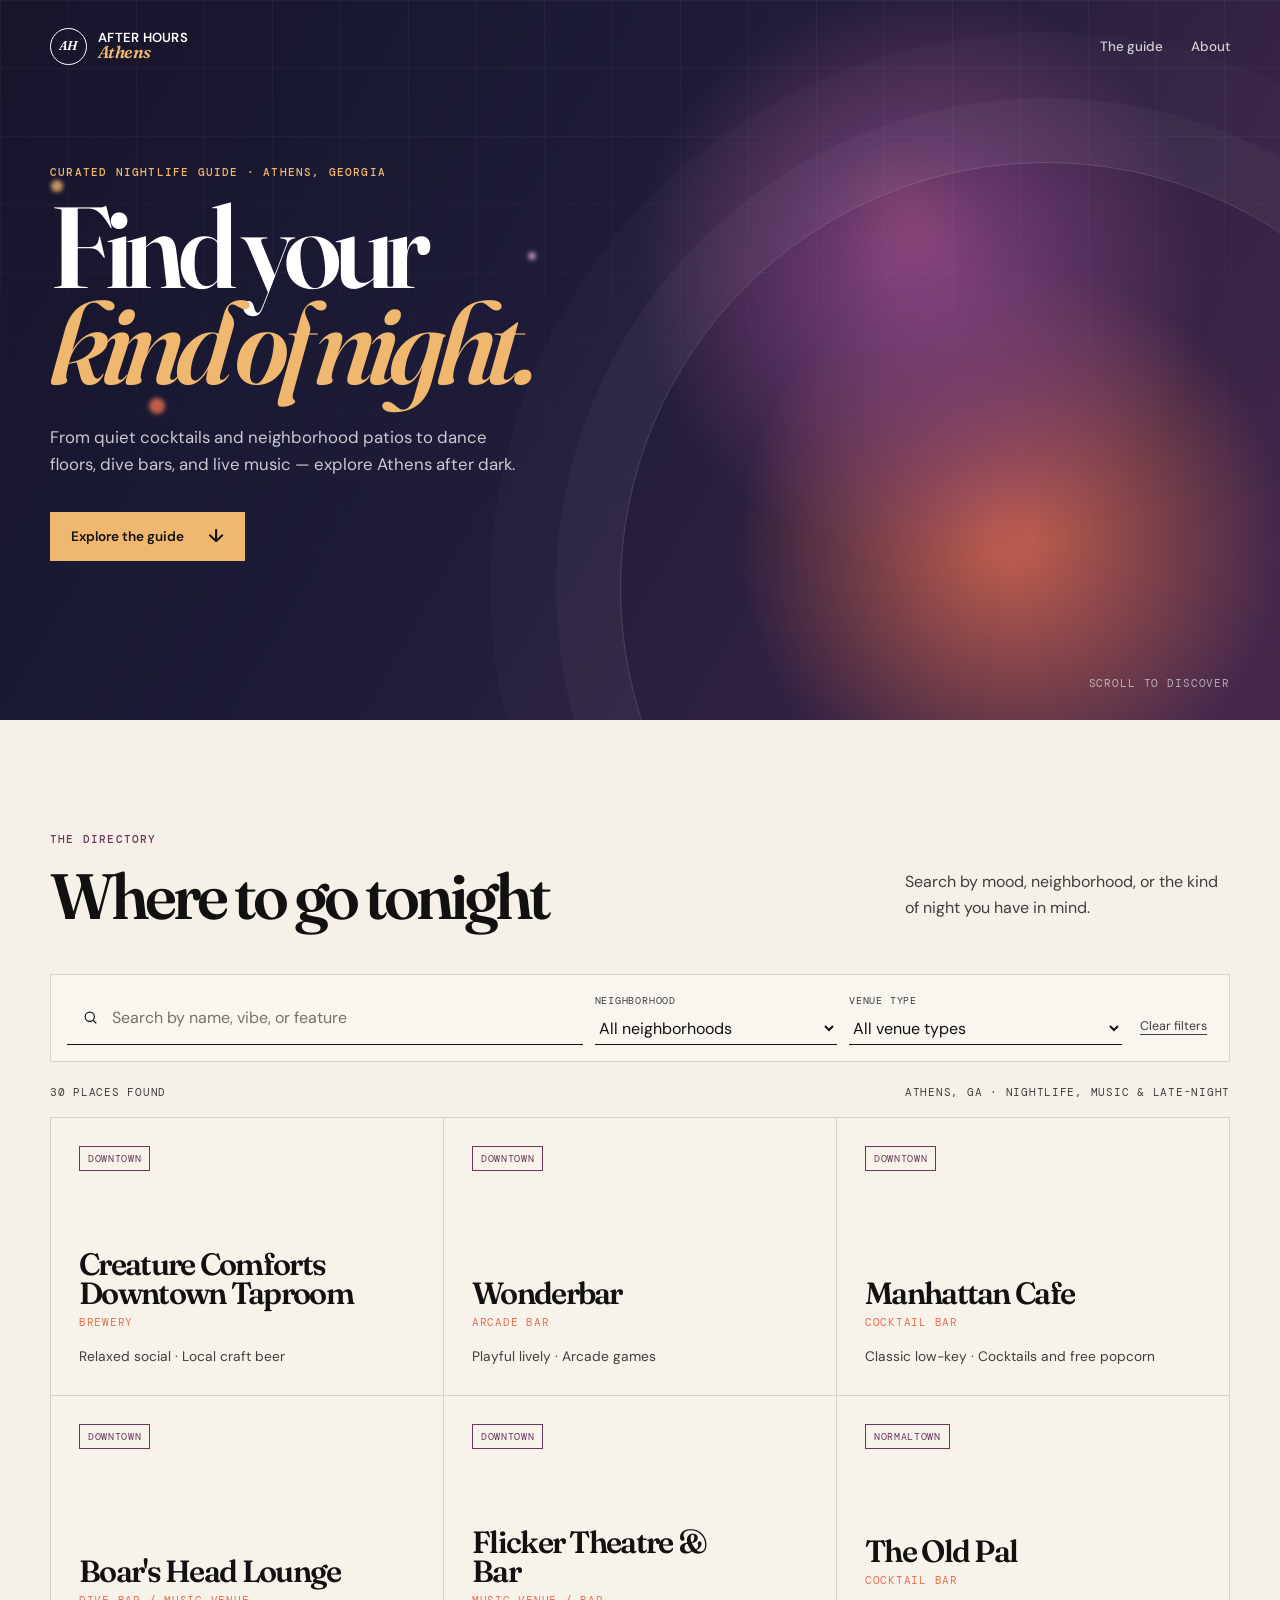
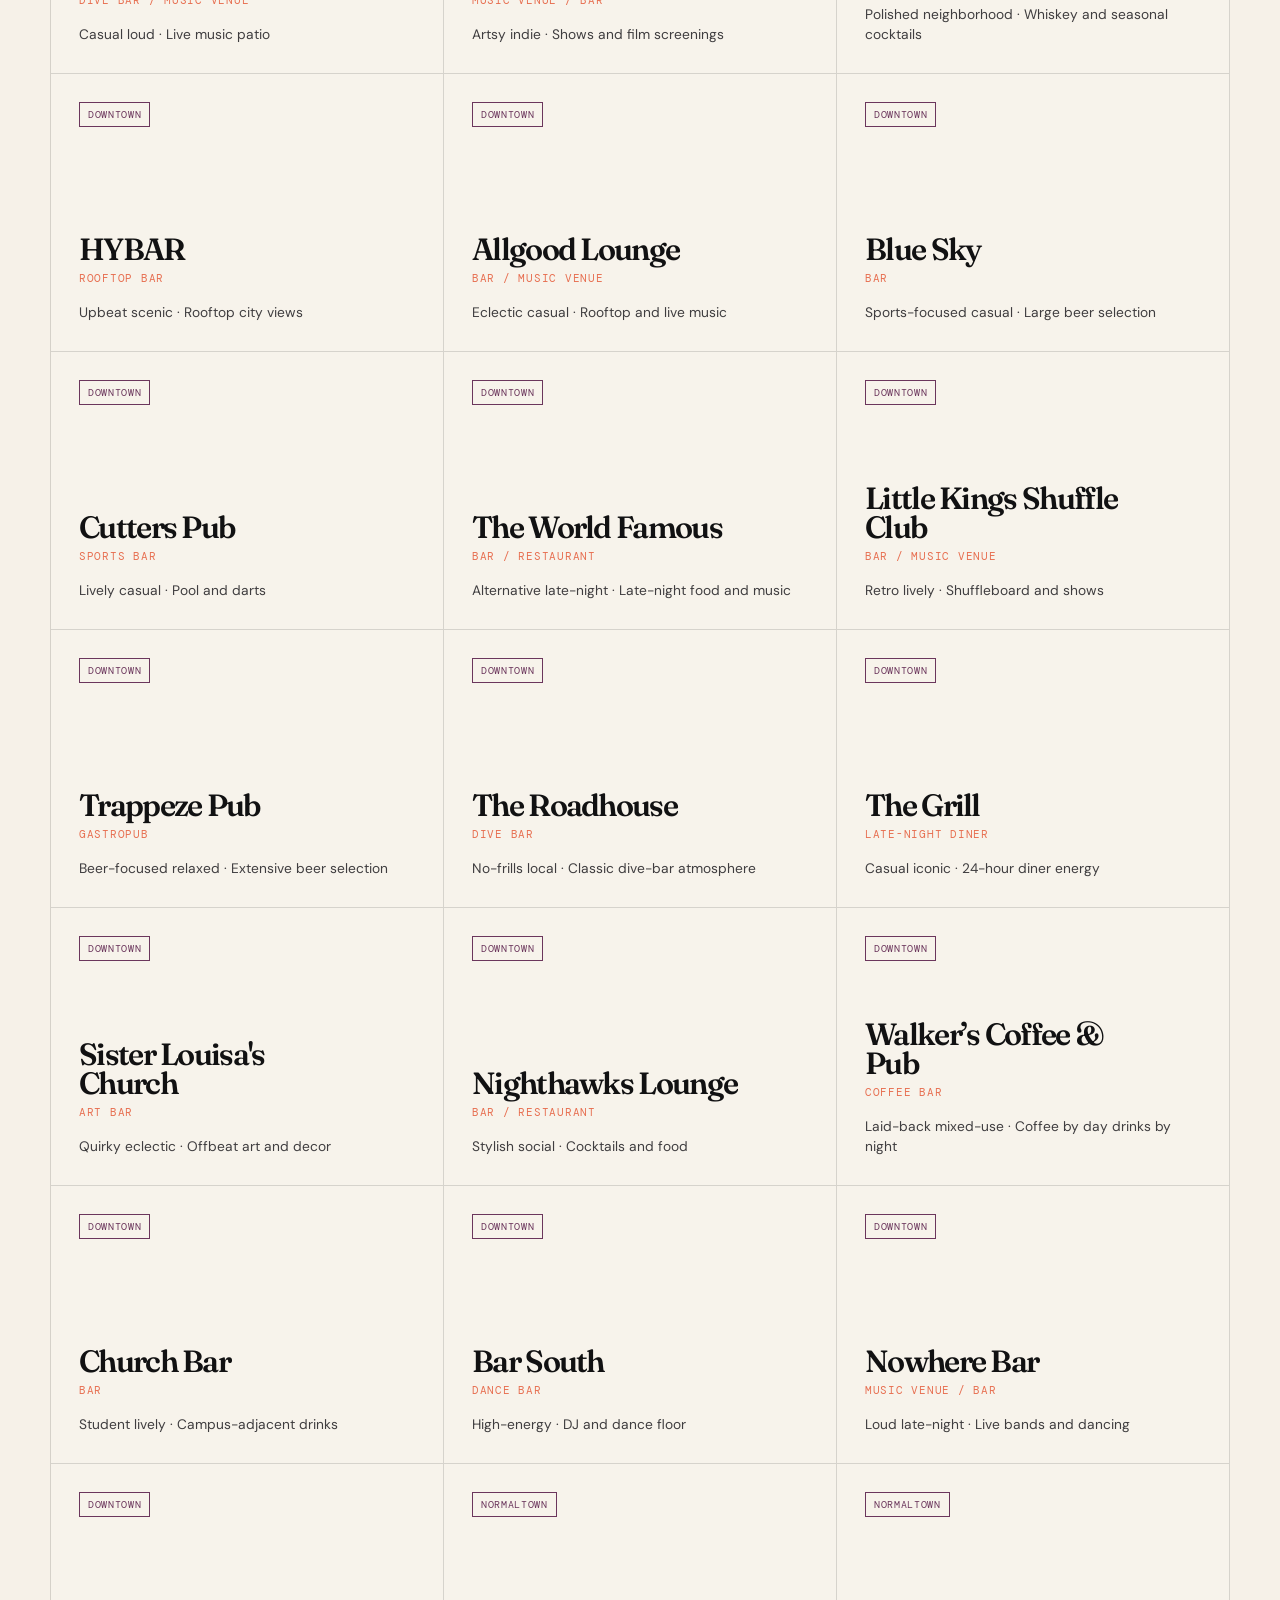
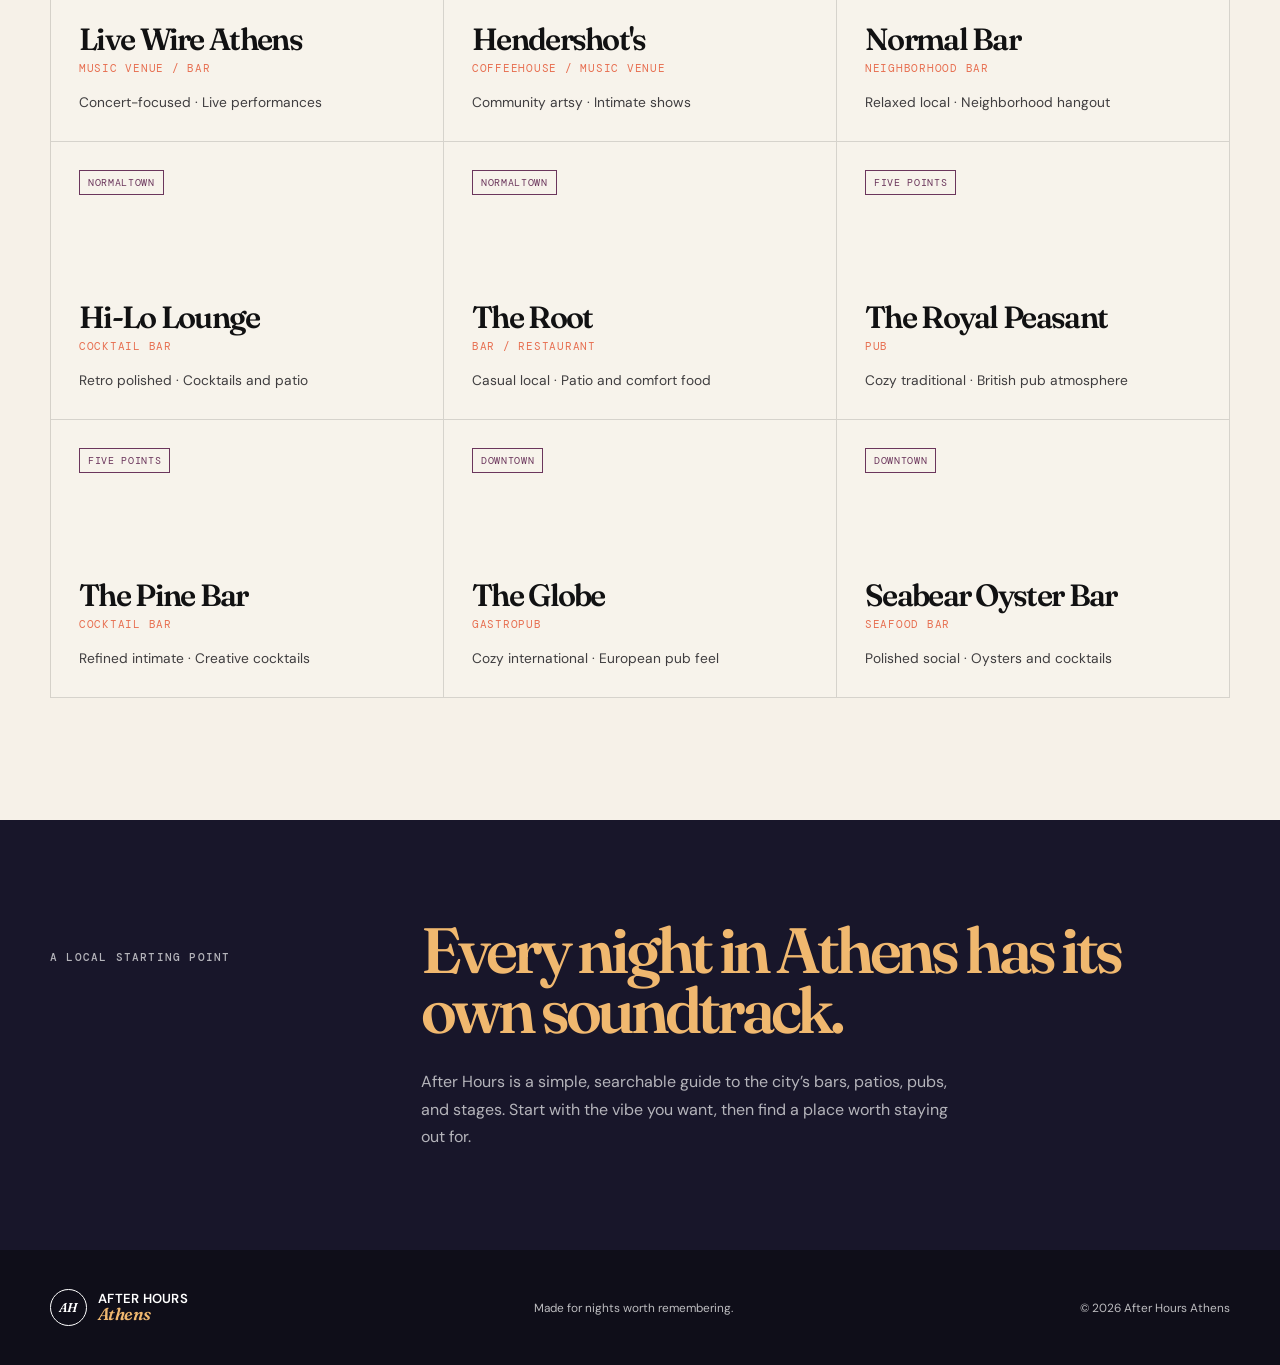
==== index.html @ 7be0618f "add codes to each file" ====
<!DOCTYPE html>
<html lang="en">
<head>
  <meta charset="UTF-8">
  <meta name="viewport" content="width=device-width, initial-scale=1.0">
  <meta name="description" content="A curated guide to bars, music venues, and late-night spots in Athens, Georgia.">
  <title>After Hours Athens | Find Your Night</title>
  <link rel="preconnect" href="https://fonts.googleapis.com">
  <link rel="preconnect" href="https://fonts.gstatic.com" crossorigin>
  <link href="https://fonts.googleapis.com/css2?family=DM+Mono:wght@400;500&family=DM+Sans:opsz,wght@9..40,400;9..40,500;9..40,600;9..40,700&family=Fraunces:opsz,wght@9..144,600;9..144,700&display=swap" rel="stylesheet">
  <link rel="stylesheet" href="style.css">
  <script src="script.js" defer></script>
</head>
<body>
  <a class="skip-link" href="#guide">Skip to the guide</a>

  <header class="site-header">
    <div class="container nav-wrap">
      <a class="brand" href="#top" aria-label="After Hours Athens home">
        <span class="brand-mark" aria-hidden="true">AH</span>
        <span>After Hours<br><em>Athens</em></span>
      </a>

      <nav class="site-nav" aria-label="Primary navigation">
        <a href="#guide">The guide</a>
        <a href="#about">About</a>
      </nav>
    </div>
  </header>

  <main id="top">
    <section class="hero" aria-labelledby="hero-title">
      <div class="hero-glow hero-glow-one" aria-hidden="true"></div>
      <div class="hero-glow hero-glow-two" aria-hidden="true"></div>

      <div class="container hero-content">
        <p class="eyebrow">Curated nightlife guide · Athens, Georgia</p>
        <h1 id="hero-title">Find your<br><span>kind of night.</span></h1>
        <p class="hero-copy">From quiet cocktails and neighborhood patios to dance floors, dive bars, and live music — explore Athens after dark.</p>
        <a class="button button-primary" href="#guide">Explore the guide <span aria-hidden="true">↓</span></a>
      </div>

      <p class="hero-note">Scroll to discover</p>
    </section>

    <section class="guide-section" id="guide" aria-labelledby="guide-title">
      <div class="container">
        <div class="section-heading">
          <div>
            <p class="eyebrow eyebrow-dark">The directory</p>
            <h2 id="guide-title">Where to go tonight</h2>
          </div>
          <p class="guide-intro">Search by mood, neighborhood, or the kind of night you have in mind.</p>
        </div>

        <div class="filter-panel" aria-label="Venue filters">
          <label class="search-field" for="searchInput">
            <span class="sr-only">Search venues</span>
            <svg viewBox="0 0 24 24" aria-hidden="true"><circle cx="11" cy="11" r="6.5"></circle><path d="m16 16 4.2 4.2"></path></svg>
            <input id="searchInput" type="search" placeholder="Search by name, vibe, or feature" autocomplete="off">
          </label>

          <div class="select-field">
            <label for="locationFilter">Neighborhood</label>
            <select id="locationFilter">
              <option value="">All neighborhoods</option>
            </select>
          </div>

          <div class="select-field">
            <label for="typeFilter">Venue type</label>
            <select id="typeFilter">
              <option value="">All venue types</option>
            </select>
          </div>

          <button class="clear-button" id="clearFilters" type="button">Clear filters</button>
        </div>

        <div class="results-meta">
          <p id="resultCount" aria-live="polite">Loading venues…</p>
          <p class="data-note">Athens, GA · nightlife, music & late-night</p>
        </div>

        <div class="venue-grid" id="results" aria-live="polite" aria-busy="true"></div>
      </div>
    </section>

    <section class="about-section" id="about">
      <div class="container about-layout">
        <p class="eyebrow">A local starting point</p>
        <div>
          <h2>Every night in Athens has its own soundtrack.</h2>
          <p>After Hours is a simple, searchable guide to the city’s bars, patios, pubs, and stages. Start with the vibe you want, then find a place worth staying out for.</p>
        </div>
      </div>
    </section>
  </main>

  <footer class="site-footer">
    <div class="container footer-wrap">
      <a class="brand brand-footer" href="#top" aria-label="Back to top">
        <span class="brand-mark" aria-hidden="true">AH</span>
        <span>After Hours<br><em>Athens</em></span>
      </a>
      <p>Made for nights worth remembering.</p>
      <p>© <span id="currentYear"></span> After Hours Athens</p>
    </div>
  </footer>
</body>
</html>
---- style.css ----
:root {
  --ink: #111112;
  --ink-soft: #3f3d3f;
  --paper: #f6f1e8;
  --paper-deep: #e8dfd1;
  --night: #18162a;
  --night-mid: #292448;
  --plum: #6b365c;
  --coral: #e76f51;
  --gold: #f0b86f;
  --line: rgba(17, 17, 18, 0.14);
  --white-line: rgba(255, 255, 255, 0.18);
  --serif: "Fraunces", Georgia, serif;
  --sans: "DM Sans", Arial, sans-serif;
  --mono: "DM Mono", monospace;
  --shadow: 0 18px 50px rgba(22, 18, 31, 0.13);
}

* { box-sizing: border-box; }

html { scroll-behavior: smooth; }

body {
  margin: 0;
  color: var(--ink);
  background: var(--paper);
  font-family: var(--sans);
  -webkit-font-smoothing: antialiased;
}

button,
input,
select { font: inherit; }

button,
a { -webkit-tap-highlight-color: transparent; }

a { color: inherit; text-decoration: none; }

.container { width: min(1180px, calc(100% - 48px)); margin-inline: auto; }

.sr-only {
  position: absolute;
  width: 1px;
  height: 1px;
  padding: 0;
  margin: -1px;
  overflow: hidden;
  clip: rect(0, 0, 0, 0);
  white-space: nowrap;
  border: 0;
}

.skip-link {
  position: fixed;
  top: 12px;
  left: 12px;
  z-index: 99;
  padding: 10px 14px;
  color: var(--ink);
  background: var(--gold);
  transform: translateY(-150%);
}

.skip-link:focus { transform: translateY(0); }

.site-header {
  position: absolute;
  top: 0;
  z-index: 5;
  width: 100%;
  color: #fff;
}

.nav-wrap,
.footer-wrap {
  display: flex;
  align-items: center;
  justify-content: space-between;
}

.nav-wrap { min-height: 92px; }

.brand {
  display: inline-flex;
  align-items: center;
  gap: 11px;
  font-size: 0.82rem;
  font-weight: 600;
  line-height: 0.92;
  letter-spacing: 0.02em;
  text-transform: uppercase;
}

.brand em {
  color: var(--gold);
  font-family: var(--serif);
  font-size: 1.08rem;
  font-style: italic;
  font-weight: 600;
  letter-spacing: -0.03em;
  text-transform: none;
}

.brand-mark {
  display: grid;
  width: 37px;
  aspect-ratio: 1;
  place-items: center;
  border: 1px solid currentColor;
  border-radius: 50%;
  font-family: var(--serif);
  font-size: 0.8rem;
  font-style: italic;
  text-transform: none;
}

.site-nav { display: flex; gap: 28px; font-size: 0.84rem; font-weight: 500; }
.site-nav a { opacity: 0.78; transition: opacity 180ms ease; }
.site-nav a:hover, .site-nav a:focus-visible { opacity: 1; }

.hero {
  position: relative;
  display: grid;
  min-height: 720px;
  overflow: hidden;
  color: #fff;
  background:
    radial-gradient(circle at 72% 38%, rgba(128, 65, 123, 0.95) 0 3%, transparent 28%),
    radial-gradient(circle at 79% 75%, rgba(239, 113, 80, 0.7) 0 2%, transparent 24%),
    linear-gradient(120deg, #16152a 0%, #1d1b38 42%, #44284c 100%);
}

.hero::before {
  position: absolute;
  inset: 0;
  content: "";
  opacity: 0.16;
  background-image: linear-gradient(rgba(255,255,255,.25) 1px, transparent 1px), linear-gradient(90deg, rgba(255,255,255,.25) 1px, transparent 1px);
  background-size: 68px 68px;
  mask-image: linear-gradient(to bottom, black, transparent 85%);
}

.hero::after {
  position: absolute;
  right: -15vw;
  bottom: -23vw;
  width: min(68vw, 850px);
  aspect-ratio: 1;
  content: "";
  border: 1px solid rgba(255,255,255,0.16);
  border-radius: 50%;
  box-shadow: 0 0 0 64px rgba(255,255,255,0.03), 0 0 0 130px rgba(255,255,255,0.02);
}

.hero-glow { position: absolute; border-radius: 50%; filter: blur(2px); opacity: 0.8; }
.hero-glow-one { top: 25%; left: 4%; width: 12px; height: 12px; background: var(--gold); box-shadow: 100px 220px 0 2px var(--coral), 475px 70px 0 -2px #d9a5ce; }
.hero-glow-two { top: 25%; right: 26%; width: 80px; height: 80px; background: rgba(236, 114, 124, 0.23); filter: blur(30px); }

.hero-content {
  position: relative;
  z-index: 1;
  align-self: center;
  padding-top: 104px;
  padding-bottom: 98px;
}

.eyebrow {
  margin: 0 0 20px;
  color: var(--gold);
  font-family: var(--mono);
  font-size: 0.68rem;
  font-weight: 500;
  letter-spacing: 0.11em;
  text-transform: uppercase;
}

.hero h1,
.section-heading h2,
.about-section h2 {
  margin: 0;
  font-family: var(--serif);
  font-weight: 600;
  letter-spacing: -0.065em;
}

.hero h1 { max-width: 720px; font-size: clamp(4rem, 9vw, 8.5rem); line-height: 0.83; }
.hero h1 span { color: var(--gold); font-style: italic; }

.hero-copy {
  max-width: 470px;
  margin: 34px 0;
  color: rgba(255,255,255,0.77);
  font-size: 1.05rem;
  line-height: 1.6;
}

.button {
  display: inline-flex;
  align-items: center;
  gap: 24px;
  padding: 15px 20px;
  border: 1px solid transparent;
  font-size: 0.85rem;
  font-weight: 600;
  transition: transform 180ms ease, background 180ms ease;
}

.button-primary { color: var(--ink); background: var(--gold); }
.button:hover { transform: translateY(-3px); }
.button span { font-size: 1.15rem; line-height: 0; }

.hero-note {
  position: absolute;
  right: max(24px, calc((100vw - 1180px) / 2));
  bottom: 30px;
  z-index: 1;
  margin: 0;
  color: rgba(255,255,255,0.6);
  font-family: var(--mono);
  font-size: 0.67rem;
  letter-spacing: 0.08em;
  text-transform: uppercase;
}

.guide-section { padding: 112px 0 122px; }

.section-heading {
  display: flex;
  align-items: end;
  justify-content: space-between;
  gap: 32px;
  margin-bottom: 48px;
}

.eyebrow-dark { color: var(--plum); }
.section-heading h2, .about-section h2 { font-size: clamp(2.8rem, 5vw, 5rem); line-height: 0.94; }
.guide-intro { max-width: 325px; margin: 0 0 6px; color: var(--ink-soft); line-height: 1.6; }

.filter-panel {
  display: grid;
  grid-template-columns: minmax(240px, 1.7fr) minmax(150px, 0.8fr) minmax(150px, 0.9fr) auto;
  gap: 12px;
  align-items: end;
  padding: 16px;
  border: 1px solid var(--line);
  background: rgba(255, 255, 255, 0.34);
}

.search-field {
  display: flex;
  align-items: center;
  height: 54px;
  gap: 11px;
  padding: 0 15px;
  border-bottom: 1px solid var(--ink);
}

.search-field svg { width: 18px; fill: none; stroke: currentColor; stroke-width: 1.7; }
.search-field input { width: 100%; border: 0; outline: 0; color: var(--ink); background: transparent; }
.search-field input::placeholder { color: #77716c; }

.select-field { display: grid; gap: 5px; }
.select-field label { color: var(--ink-soft); font-family: var(--mono); font-size: 0.61rem; letter-spacing: 0.08em; text-transform: uppercase; }
.select-field select {
  width: 100%;
  height: 33px;
  padding: 0 21px 0 0;
  border: 0;
  border-bottom: 1px solid var(--ink);
  border-radius: 0;
  outline: none;
  color: var(--ink);
  background-color: transparent;
  cursor: pointer;
}

.clear-button {
  height: 38px;
  padding: 0 6px;
  border: 0;
  color: var(--ink-soft);
  background: transparent;
  cursor: pointer;
  font-size: 0.78rem;
  text-decoration: underline;
  text-underline-offset: 4px;
}
.clear-button:hover { color: var(--coral); }

.results-meta { display: flex; justify-content: space-between; gap: 20px; margin: 24px 0 18px; color: var(--ink-soft); font-family: var(--mono); font-size: 0.66rem; letter-spacing: 0.07em; text-transform: uppercase; }
.results-meta p { margin: 0; }

.venue-grid { display: grid; grid-template-columns: repeat(3, 1fr); border-top: 1px solid var(--line); border-left: 1px solid var(--line); }

.venue-card {
  position: relative;
  display: flex;
  min-height: 278px;
  flex-direction: column;
  align-items: flex-start;
  padding: 28px;
  overflow: hidden;
  border-right: 1px solid var(--line);
  border-bottom: 1px solid var(--line);
  background: rgba(255,255,255,0.12);
  transition: color 240ms ease, background 240ms ease, transform 240ms ease;
}

.venue-card::after {
  position: absolute;
  right: -23px;
  bottom: -23px;
  width: 74px;
  aspect-ratio: 1;
  content: "";
  border: 1px solid currentColor;
  border-radius: 50%;
  opacity: 0;
  transform: scale(0.4);
  transition: opacity 240ms ease, transform 240ms ease;
}

.venue-card:hover { z-index: 1; color: white; background: var(--night); transform: translateY(-5px); box-shadow: var(--shadow); }
.venue-card:hover::after { opacity: 0.35; transform: scale(1); }

.venue-location {
  display: inline-flex;
  margin-bottom: auto;
  padding: 5px 8px;
  border: 1px solid currentColor;
  color: var(--plum);
  font-family: var(--mono);
  font-size: 0.6rem;
  letter-spacing: 0.07em;
  text-transform: uppercase;
}
.venue-card:hover .venue-location { color: var(--gold); }

.venue-card h3 { max-width: 280px; margin: 25px 0 8px; font-family: var(--serif); font-size: clamp(1.65rem, 2.4vw, 2.3rem); font-weight: 600; letter-spacing: -0.055em; line-height: 0.95; }
.venue-type { margin: 0; color: var(--coral); font-family: var(--mono); font-size: 0.66rem; letter-spacing: 0.07em; text-transform: uppercase; }
.venue-feature { margin: 18px 0 0; color: var(--ink-soft); font-size: 0.86rem; line-height: 1.45; }
.venue-card:hover .venue-feature { color: rgba(255,255,255,0.7); }

.empty-message,
.error-message { grid-column: 1 / -1; margin: 0; padding: 46px 0; color: var(--ink-soft); text-align: center; }

.about-section { padding: 100px 0; color: white; background: var(--night); }
.about-layout { display: grid; grid-template-columns: 0.8fr 2fr; gap: 48px; }
.about-section h2 { max-width: 800px; color: var(--gold); }
.about-section div p { max-width: 550px; margin: 28px 0 0; color: rgba(255,255,255,0.68); line-height: 1.7; }

.site-footer { color: rgba(255,255,255,0.72); background: #0f0e19; }
.footer-wrap { min-height: 115px; gap: 24px; font-size: 0.74rem; }
.brand-footer { color: white; }
.footer-wrap p { margin: 0; }

@media (max-width: 850px) {
  .hero { min-height: 650px; }
  .filter-panel { grid-template-columns: 1fr 1fr; }
  .search-field { grid-column: 1 / -1; }
  .clear-button { justify-self: start; }
  .venue-grid { grid-template-columns: repeat(2, 1fr); }
}

@media (max-width: 600px) {
  .container { width: min(100% - 32px, 1180px); }
  .nav-wrap { min-height: 78px; }
  .site-nav { gap: 16px; font-size: 0.75rem; }
  .hero { min-height: 640px; }
  .hero-content { padding-top: 86px; }
  .hero h1 { font-size: clamp(3.7rem, 19vw, 5.7rem); }
  .hero-copy { font-size: 0.95rem; }
  .hero-note { display: none; }
  .guide-section { padding: 78px 0; }
  .section-heading { display: block; margin-bottom: 33px; }
  .guide-intro { margin-top: 18px; }
  .filter-panel { grid-template-columns: 1fr; }
  .search-field { grid-column: auto; }
  .results-meta { align-items: start; flex-direction: column; gap: 7px; }
  .data-note { display: none; }
  .venue-grid { grid-template-columns: 1fr; }
  .venue-card { min-height: 250px; padding: 25px; }
  .about-section { padding: 72px 0; }
  .about-layout { grid-template-columns: 1fr; gap: 17px; }
  .footer-wrap { align-items: flex-start; flex-direction: column; justify-content: center; padding: 25px 0; }
}

@media (prefers-reduced-motion: reduce) {
  html { scroll-behavior: auto; }
  *, *::before, *::after { transition-duration: 0.01ms !important; animation-duration: 0.01ms !important; }
}
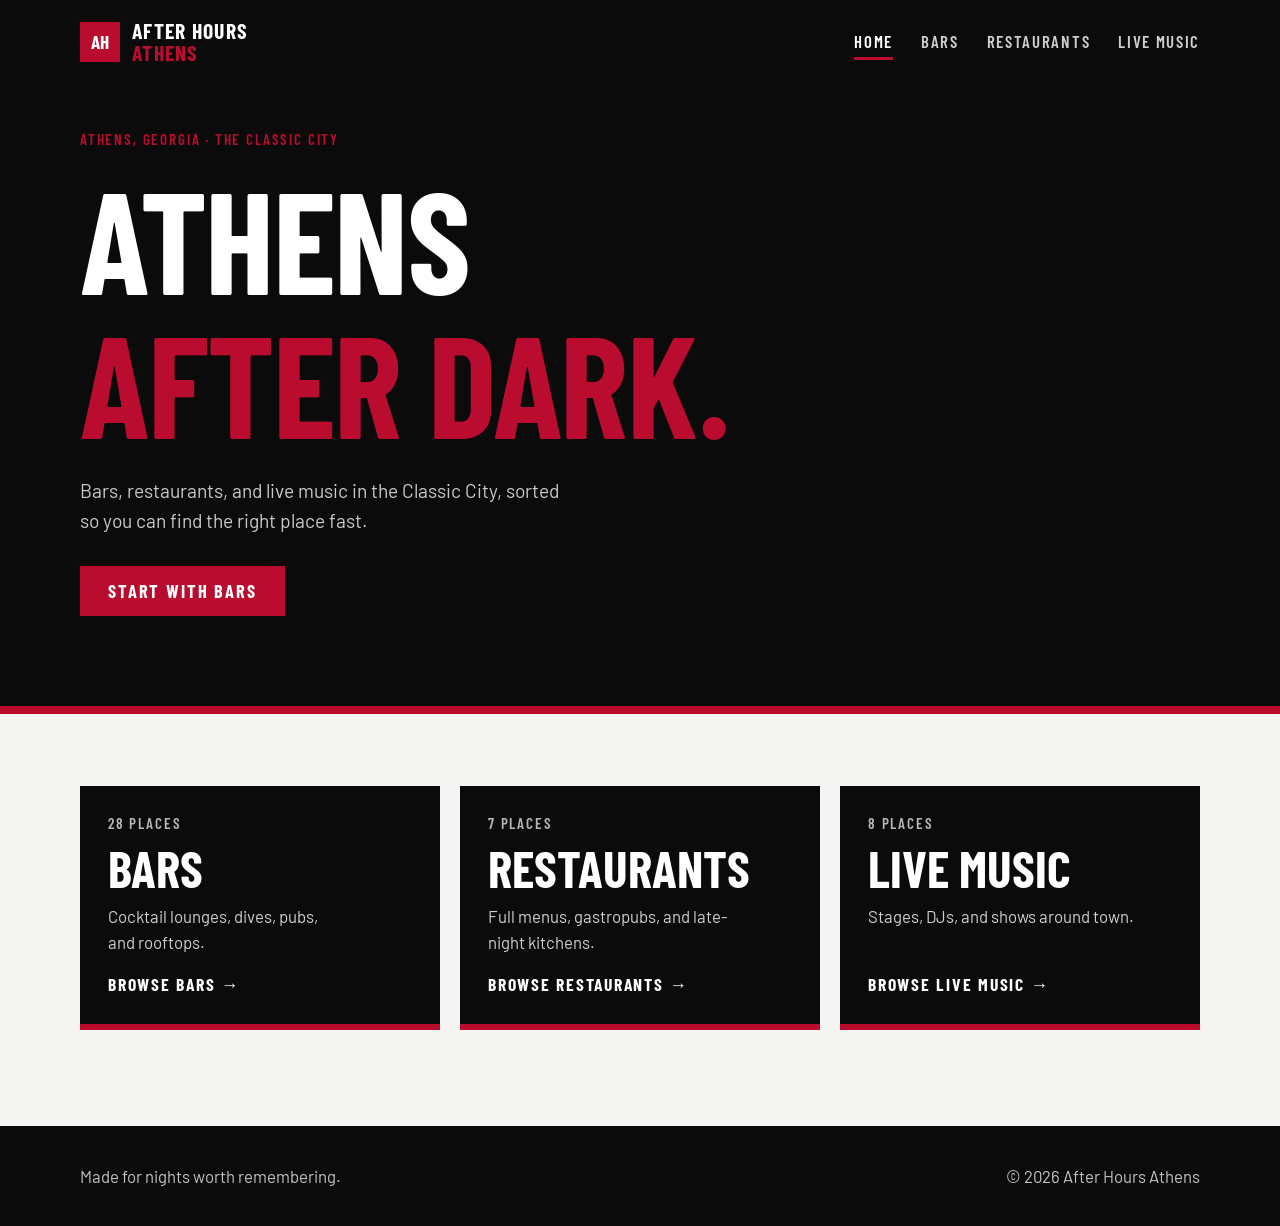
==== commit 32755e95: "fix pathing" ====
--- a/index.html
+++ b/index.html
@@ -3,109 +3,33 @@
 <head>
   <meta charset="UTF-8">
   <meta name="viewport" content="width=device-width, initial-scale=1.0">
-  <meta name="description" content="A curated guide to bars, music venues, and late-night spots in Athens, Georgia.">
+  <meta name="description" content="A curated guide to bars, restaurants, and live music in Athens, Georgia.">
   <title>After Hours Athens | Find Your Night</title>
   <link rel="preconnect" href="https://fonts.googleapis.com">
   <link rel="preconnect" href="https://fonts.gstatic.com" crossorigin>
-  <link href="https://fonts.googleapis.com/css2?family=DM+Mono:wght@400;500&family=DM+Sans:opsz,wght@9..40,400;9..40,500;9..40,600;9..40,700&family=Fraunces:opsz,wght@9..144,600;9..144,700&display=swap" rel="stylesheet">
+  <link href="https://fonts.googleapis.com/css2?family=Barlow+Condensed:wght@600;700&family=Barlow:wght@400;500;600&display=swap" rel="stylesheet">
   <link rel="stylesheet" href="style.css">
   <script src="script.js" defer></script>
 </head>
-<body>
-  <a class="skip-link" href="#guide">Skip to the guide</a>
-
-  <header class="site-header">
-    <div class="container nav-wrap">
-      <a class="brand" href="#top" aria-label="After Hours Athens home">
-        <span class="brand-mark" aria-hidden="true">AH</span>
-        <span>After Hours<br><em>Athens</em></span>
-      </a>
-
-      <nav class="site-nav" aria-label="Primary navigation">
-        <a href="#guide">The guide</a>
-        <a href="#about">About</a>
-      </nav>
-    </div>
-  </header>
-
-  <main id="top">
-    <section class="hero" aria-labelledby="hero-title">
-      <div class="hero-glow hero-glow-one" aria-hidden="true"></div>
-      <div class="hero-glow hero-glow-two" aria-hidden="true"></div>
-
-      <div class="container hero-content">
-        <p class="eyebrow">Curated nightlife guide · Athens, Georgia</p>
-        <h1 id="hero-title">Find your<br><span>kind of night.</span></h1>
-        <p class="hero-copy">From quiet cocktails and neighborhood patios to dance floors, dive bars, and live music — explore Athens after dark.</p>
-        <a class="button button-primary" href="#guide">Explore the guide <span aria-hidden="true">↓</span></a>
-      </div>
-
-      <p class="hero-note">Scroll to discover</p>
-    </section>
-
-    <section class="guide-section" id="guide" aria-labelledby="guide-title">
-      <div class="container">
-        <div class="section-heading">
-          <div>
-            <p class="eyebrow eyebrow-dark">The directory</p>
-            <h2 id="guide-title">Where to go tonight</h2>
-          </div>
-          <p class="guide-intro">Search by mood, neighborhood, or the kind of night you have in mind.</p>
-        </div>
-
-        <div class="filter-panel" aria-label="Venue filters">
-          <label class="search-field" for="searchInput">
-            <span class="sr-only">Search venues</span>
-            <svg viewBox="0 0 24 24" aria-hidden="true"><circle cx="11" cy="11" r="6.5"></circle><path d="m16 16 4.2 4.2"></path></svg>
-            <input id="searchInput" type="search" placeholder="Search by name, vibe, or feature" autocomplete="off">
-          </label>
-
-          <div class="select-field">
-            <label for="locationFilter">Neighborhood</label>
-            <select id="locationFilter">
-              <option value="">All neighborhoods</option>
-            </select>
-          </div>
-
-          <div class="select-field">
-            <label for="typeFilter">Venue type</label>
-            <select id="typeFilter">
-              <option value="">All venue types</option>
-            </select>
-          </div>
-
-          <button class="clear-button" id="clearFilters" type="button">Clear filters</button>
-        </div>
-
-        <div class="results-meta">
-          <p id="resultCount" aria-live="polite">Loading venues…</p>
-          <p class="data-note">Athens, GA · nightlife, music & late-night</p>
-        </div>
-
-        <div class="venue-grid" id="results" aria-live="polite" aria-busy="true"></div>
-      </div>
-    </section>
-
-    <section class="about-section" id="about">
-      <div class="container about-layout">
-        <p class="eyebrow">A local starting point</p>
-        <div>
-          <h2>Every night in Athens has its own soundtrack.</h2>
-          <p>After Hours is a simple, searchable guide to the city’s bars, patios, pubs, and stages. Start with the vibe you want, then find a place worth staying out for.</p>
-        </div>
-      </div>
+<body data-page="home">
+  <a class="skip-link" href="#main">Skip to content</a>
+  <header class="site-header"><div class="container nav-wrap">
+    <a class="brand" href="index.html" aria-label="After Hours Athens home"><span class="brand-mark" aria-hidden="true">AH</span><span>After Hours<em>Athens</em></span></a>
+    <nav class="site-nav" aria-label="Primary"><a href="index.html" aria-current="page">Home</a><a href="bars.html">Bars</a><a href="restaurants.html">Restaurants</a><a href="live-music.html">Live music</a></nav>
+  </div></header>
+  <main id="main">
+    <section class="hero"><div class="container hero-content">
+      <p class="eyebrow label">Athens, Georgia · The Classic City</p>
+      <h1>Athens<br><em>after dark.</em></h1>
+      <p class="hero-copy">Bars, restaurants, and live music in the Classic City, sorted so you can find the right place fast.</p>
+      <a class="button" href="bars.html">Start with bars</a>
+    </div></section>
+    <section class="container doorways" aria-label="Browse the guide">
+      <a class="doorway" href="bars.html"><span class="label"><span data-count="bars"></span> places</span><h2>Bars</h2><p>Cocktail lounges, dives, pubs, and rooftops.</p><span class="go">Browse bars →</span></a>
+      <a class="doorway" href="restaurants.html"><span class="label"><span data-count="restaurants"></span> places</span><h2>Restaurants</h2><p>Full menus, gastropubs, and late-night kitchens.</p><span class="go">Browse restaurants →</span></a>
+      <a class="doorway" href="live-music.html"><span class="label"><span data-count="music"></span> places</span><h2>Live music</h2><p>Stages, DJs, and shows around town.</p><span class="go">Browse live music →</span></a>
     </section>
   </main>
-
-  <footer class="site-footer">
-    <div class="container footer-wrap">
-      <a class="brand brand-footer" href="#top" aria-label="Back to top">
-        <span class="brand-mark" aria-hidden="true">AH</span>
-        <span>After Hours<br><em>Athens</em></span>
-      </a>
-      <p>Made for nights worth remembering.</p>
-      <p>© <span id="currentYear"></span> After Hours Athens</p>
-    </div>
-  </footer>
+  <footer class="site-footer"><div class="container footer-wrap"><p>Made for nights worth remembering.</p><p>© <span id="currentYear"></span> After Hours Athens</p></div></footer>
 </body>
 </html>
--- a/style.css
+++ b/style.css
@@ -1,392 +1,125 @@
+/* ==========================================================
+   After Hours Athens — style.css
+   Theme: Athens red + black + white. One accent, two fonts.
+   1 Tokens · 2 Base · 3 Header · 4 Heroes · 5 Filters
+   6 Index chips · 7 Groups & cards · 8 Footer · 9 Responsive
+   ========================================================== */
+
+/* ---------- 1. Tokens ---------- */
 :root {
-  --ink: #111112;
-  --ink-soft: #3f3d3f;
-  --paper: #f6f1e8;
-  --paper-deep: #e8dfd1;
-  --night: #18162a;
-  --night-mid: #292448;
-  --plum: #6b365c;
-  --coral: #e76f51;
-  --gold: #f0b86f;
-  --line: rgba(17, 17, 18, 0.14);
-  --white-line: rgba(255, 255, 255, 0.18);
-  --serif: "Fraunces", Georgia, serif;
-  --sans: "DM Sans", Arial, sans-serif;
-  --mono: "DM Mono", monospace;
-  --shadow: 0 18px 50px rgba(22, 18, 31, 0.13);
+  --red: #ba0c2f;
+  --black: #0b0b0c;
+  --ink: #1a1a1c;
+  --grey: #5c5c62;
+  --line: #dcdcdc;
+  --white: #ffffff;
+  --bg: #f4f4f2;
+
+  --display: "Barlow Condensed", "Arial Narrow", sans-serif;
+  --body: "Barlow", system-ui, sans-serif;
 }
 
+/* ---------- 2. Base ---------- */
 * { box-sizing: border-box; }
+html { scroll-behavior: smooth; scroll-padding-top: 80px; }
+body { margin: 0; color: var(--ink); background: var(--bg); font: 400 1.05rem/1.55 var(--body); -webkit-font-smoothing: antialiased; }
+h1, h2, h3 { margin: 0; font-family: var(--display); font-weight: 700; line-height: 1; text-transform: uppercase; text-wrap: balance; }
+p { margin: 0; text-wrap: pretty; }
+a { color: inherit; text-decoration: none; }
+button, input, select { font: inherit; }
+.container { width: min(1120px, calc(100% - 48px)); margin-inline: auto; }
+.label { font: 600 0.95rem/1.2 var(--display); letter-spacing: 0.12em; text-transform: uppercase; }
+.sr-only { position: absolute; width: 1px; height: 1px; overflow: hidden; clip: rect(0, 0, 0, 0); }
+.skip-link { position: fixed; top: 12px; left: 12px; z-index: 99; padding: 10px 14px; color: var(--white); background: var(--red); transform: translateY(-150%); }
+.skip-link:focus { transform: none; }
 
-html { scroll-behavior: smooth; }
+/* ---------- 3. Header ---------- */
+.site-header { position: absolute; top: 0; z-index: 5; width: 100%; color: var(--white); }
+.nav-wrap { display: flex; align-items: center; justify-content: space-between; min-height: 84px; gap: 24px; }
+.brand { display: flex; align-items: center; gap: 12px; font: 700 1.35rem/1 var(--display); letter-spacing: 0.06em; text-transform: uppercase; }
+.brand-mark { display: grid; width: 40px; aspect-ratio: 1; place-items: center; color: var(--white); background: var(--red); font-size: 1.2rem; letter-spacing: 0; }
+.brand em { display: block; color: var(--red); font-style: normal; }
+.site-nav { display: flex; gap: 28px; }
+.site-nav a { padding: 6px 0; border-bottom: 3px solid transparent; font: 600 1.05rem var(--display); letter-spacing: 0.1em; text-transform: uppercase; opacity: 0.8; }
+.site-nav a:hover, .site-nav a[aria-current] { opacity: 1; }
+.site-nav a[aria-current] { border-color: var(--red); }
 
-body {
-  margin: 0;
-  color: var(--ink);
-  background: var(--paper);
-  font-family: var(--sans);
-  -webkit-font-smoothing: antialiased;
+/* ---------- 4. Heroes ---------- */
+.hero, .page-hero { color: var(--white); background: var(--black); border-bottom: 8px solid var(--red); }
+.hero { display: grid; min-height: 640px; align-items: center; }
+.hero-content { padding: 130px 0 90px; }
+.page-hero { padding: 140px 0 56px; }
+.eyebrow { margin-bottom: 18px; color: var(--red); }
+.hero h1 { font-size: clamp(4rem, 12vw, 9rem); letter-spacing: -0.01em; }
+.page-hero h1 { font-size: clamp(3rem, 8vw, 5.5rem); }
+.hero h1 em { color: var(--red); font-style: normal; }
+.hero-copy, .lead { max-width: 500px; margin-top: 22px; color: rgba(255, 255, 255, 0.78); font-size: 1.2rem; }
+.button { display: inline-block; margin-top: 30px; padding: 14px 28px; color: var(--white); background: var(--red); font: 700 1.15rem var(--display); letter-spacing: 0.1em; text-transform: uppercase; transition: background 150ms; }
+.button:hover { background: var(--white); color: var(--red); }
+
+/* Home page: three doorways */
+.doorways { display: grid; grid-template-columns: repeat(3, 1fr); gap: 20px; padding: 72px 0 96px; }
+.doorway { display: flex; min-height: 240px; flex-direction: column; padding: 28px; color: var(--white); background: var(--black); border-bottom: 6px solid var(--red); transition: transform 150ms, background 150ms; }
+.doorway:hover { background: var(--red); transform: translateY(-4px); }
+.doorway .label { color: rgba(255, 255, 255, 0.7); }
+.doorway h2 { margin: 10px 0; font-size: 3.2rem; }
+.doorway p { color: rgba(255, 255, 255, 0.8); }
+.doorway .go { margin-top: auto; padding-top: 18px; font: 700 1.1rem var(--display); letter-spacing: 0.1em; text-transform: uppercase; }
+
+/* ---------- 5. Filters ---------- */
+.guide { padding: 48px 0 96px; }
+.filter-panel { display: grid; grid-template-columns: 2fr 1fr 1fr auto; gap: 16px; align-items: end; padding: 20px; background: var(--white); border-top: 4px solid var(--black); }
+.field { display: grid; gap: 6px; }
+.field .label { color: var(--grey); }
+.field input, .field select { width: 100%; height: 46px; padding: 0 12px; border: 1px solid var(--line); border-radius: 0; color: var(--ink); background: var(--white); }
+:focus-visible { outline: 3px solid var(--red); outline-offset: 2px; }
+.clear-button { height: 46px; padding: 0 8px; border: 0; color: var(--grey); background: none; font: 600 1rem var(--display); letter-spacing: 0.1em; text-transform: uppercase; cursor: pointer; }
+.clear-button:hover { color: var(--red); }
+.pills { display: flex; grid-column: 1 / -1; gap: 8px; }
+.pill { padding: 6px 16px; border: 2px solid var(--black); color: var(--black); background: var(--white); font: 600 1rem var(--display); letter-spacing: 0.1em; text-transform: uppercase; cursor: pointer; }
+.pill[aria-pressed="true"] { border-color: var(--red); color: var(--white); background: var(--red); }
+.result-count { margin: 28px 0 10px; color: var(--grey); }
+
+/* ---------- 6. Index chips (sticky) ---------- */
+.jump-nav { position: sticky; top: 0; z-index: 4; display: flex; gap: 8px; padding: 12px 0; overflow-x: auto; background: var(--bg); border-bottom: 1px solid var(--line); }
+.jump-nav a { display: flex; flex: none; gap: 8px; padding: 6px 14px; color: var(--white); background: var(--black); font: 600 1rem var(--display); letter-spacing: 0.08em; text-transform: uppercase; }
+.jump-nav a:hover { background: var(--red); }
+.jump-nav b { font-weight: 600; opacity: 0.6; }
+
+/* ---------- 7. Groups & cards ---------- */
+.group { padding-top: 44px; }
+.group-header { display: flex; align-items: baseline; justify-content: space-between; margin-bottom: 18px; padding-bottom: 8px; border-bottom: 4px solid var(--red); }
+.group-header h2 { font-size: clamp(2rem, 4vw, 3rem); }
+.venue-grid { display: grid; grid-template-columns: repeat(3, 1fr); gap: 16px; }
+.venue-card { display: flex; flex-direction: column; gap: 12px; padding: 22px; background: var(--white); border: 1px solid var(--line); border-top: 4px solid var(--black); transition: border-color 150ms, transform 150ms; }
+.venue-card:hover { border-top-color: var(--red); transform: translateY(-3px); }
+.venue-meta { display: flex; justify-content: space-between; gap: 12px; color: var(--grey); }
+.venue-type { color: var(--red); }
+.venue-card h3 { font-size: 2rem; }
+.venue-summary { color: var(--grey); font-size: 1rem; }
+.facts { margin: 0; padding-top: 12px; border-top: 1px solid var(--line); font-size: 0.95rem; }
+.facts dt { color: var(--red); }
+.facts dd { margin: 2px 0 0; }
+.tags { display: flex; flex-wrap: wrap; gap: 6px; margin: auto 0 0; padding: 0; list-style: none; }
+.tags li { padding: 3px 10px; color: var(--white); background: var(--black); font: 600 0.9rem var(--display); letter-spacing: 0.1em; text-transform: uppercase; }
+.message { grid-column: 1 / -1; padding: 48px 0; color: var(--grey); text-align: center; }
+
+/* ---------- 8. Footer ---------- */
+.site-footer { color: rgba(255, 255, 255, 0.75); background: var(--black); }
+.footer-wrap { display: flex; align-items: center; justify-content: space-between; min-height: 100px; gap: 24px; }
+
+/* ---------- 9. Responsive ---------- */
+@media (max-width: 900px) {
+  .filter-panel { grid-template-columns: 1fr 1fr; }
+  .field.search { grid-column: 1 / -1; }
+  .venue-grid, .doorways { grid-template-columns: repeat(2, 1fr); }
 }
-
-button,
-input,
-select { font: inherit; }
-
-button,
-a { -webkit-tap-highlight-color: transparent; }
-
-a { color: inherit; text-decoration: none; }
-
-.container { width: min(1180px, calc(100% - 48px)); margin-inline: auto; }
-
-.sr-only {
-  position: absolute;
-  width: 1px;
-  height: 1px;
-  padding: 0;
-  margin: -1px;
-  overflow: hidden;
-  clip: rect(0, 0, 0, 0);
-  white-space: nowrap;
-  border: 0;
+@media (max-width: 620px) {
+  .container { width: calc(100% - 32px); }
+  .site-nav { gap: 14px; }
+  .site-nav a { font-size: 0.95rem; }
+  .brand span:last-child { display: none; }
+  .filter-panel, .venue-grid, .doorways { grid-template-columns: 1fr; }
+  .footer-wrap { flex-direction: column; align-items: flex-start; padding: 24px 0; }
 }
-
-.skip-link {
-  position: fixed;
-  top: 12px;
-  left: 12px;
-  z-index: 99;
-  padding: 10px 14px;
-  color: var(--ink);
-  background: var(--gold);
-  transform: translateY(-150%);
-}
-
-.skip-link:focus { transform: translateY(0); }
-
-.site-header {
-  position: absolute;
-  top: 0;
-  z-index: 5;
-  width: 100%;
-  color: #fff;
-}
-
-.nav-wrap,
-.footer-wrap {
-  display: flex;
-  align-items: center;
-  justify-content: space-between;
-}
-
-.nav-wrap { min-height: 92px; }
-
-.brand {
-  display: inline-flex;
-  align-items: center;
-  gap: 11px;
-  font-size: 0.82rem;
-  font-weight: 600;
-  line-height: 0.92;
-  letter-spacing: 0.02em;
-  text-transform: uppercase;
-}
-
-.brand em {
-  color: var(--gold);
-  font-family: var(--serif);
-  font-size: 1.08rem;
-  font-style: italic;
-  font-weight: 600;
-  letter-spacing: -0.03em;
-  text-transform: none;
-}
-
-.brand-mark {
-  display: grid;
-  width: 37px;
-  aspect-ratio: 1;
-  place-items: center;
-  border: 1px solid currentColor;
-  border-radius: 50%;
-  font-family: var(--serif);
-  font-size: 0.8rem;
-  font-style: italic;
-  text-transform: none;
-}
-
-.site-nav { display: flex; gap: 28px; font-size: 0.84rem; font-weight: 500; }
-.site-nav a { opacity: 0.78; transition: opacity 180ms ease; }
-.site-nav a:hover, .site-nav a:focus-visible { opacity: 1; }
-
-.hero {
-  position: relative;
-  display: grid;
-  min-height: 720px;
-  overflow: hidden;
-  color: #fff;
-  background:
-    radial-gradient(circle at 72% 38%, rgba(128, 65, 123, 0.95) 0 3%, transparent 28%),
-    radial-gradient(circle at 79% 75%, rgba(239, 113, 80, 0.7) 0 2%, transparent 24%),
-    linear-gradient(120deg, #16152a 0%, #1d1b38 42%, #44284c 100%);
-}
-
-.hero::before {
-  position: absolute;
-  inset: 0;
-  content: "";
-  opacity: 0.16;
-  background-image: linear-gradient(rgba(255,255,255,.25) 1px, transparent 1px), linear-gradient(90deg, rgba(255,255,255,.25) 1px, transparent 1px);
-  background-size: 68px 68px;
-  mask-image: linear-gradient(to bottom, black, transparent 85%);
-}
-
-.hero::after {
-  position: absolute;
-  right: -15vw;
-  bottom: -23vw;
-  width: min(68vw, 850px);
-  aspect-ratio: 1;
-  content: "";
-  border: 1px solid rgba(255,255,255,0.16);
-  border-radius: 50%;
-  box-shadow: 0 0 0 64px rgba(255,255,255,0.03), 0 0 0 130px rgba(255,255,255,0.02);
-}
-
-.hero-glow { position: absolute; border-radius: 50%; filter: blur(2px); opacity: 0.8; }
-.hero-glow-one { top: 25%; left: 4%; width: 12px; height: 12px; background: var(--gold); box-shadow: 100px 220px 0 2px var(--coral), 475px 70px 0 -2px #d9a5ce; }
-.hero-glow-two { top: 25%; right: 26%; width: 80px; height: 80px; background: rgba(236, 114, 124, 0.23); filter: blur(30px); }
-
-.hero-content {
-  position: relative;
-  z-index: 1;
-  align-self: center;
-  padding-top: 104px;
-  padding-bottom: 98px;
-}
-
-.eyebrow {
-  margin: 0 0 20px;
-  color: var(--gold);
-  font-family: var(--mono);
-  font-size: 0.68rem;
-  font-weight: 500;
-  letter-spacing: 0.11em;
-  text-transform: uppercase;
-}
-
-.hero h1,
-.section-heading h2,
-.about-section h2 {
-  margin: 0;
-  font-family: var(--serif);
-  font-weight: 600;
-  letter-spacing: -0.065em;
-}
-
-.hero h1 { max-width: 720px; font-size: clamp(4rem, 9vw, 8.5rem); line-height: 0.83; }
-.hero h1 span { color: var(--gold); font-style: italic; }
-
-.hero-copy {
-  max-width: 470px;
-  margin: 34px 0;
-  color: rgba(255,255,255,0.77);
-  font-size: 1.05rem;
-  line-height: 1.6;
-}
-
-.button {
-  display: inline-flex;
-  align-items: center;
-  gap: 24px;
-  padding: 15px 20px;
-  border: 1px solid transparent;
-  font-size: 0.85rem;
-  font-weight: 600;
-  transition: transform 180ms ease, background 180ms ease;
-}
-
-.button-primary { color: var(--ink); background: var(--gold); }
-.button:hover { transform: translateY(-3px); }
-.button span { font-size: 1.15rem; line-height: 0; }
-
-.hero-note {
-  position: absolute;
-  right: max(24px, calc((100vw - 1180px) / 2));
-  bottom: 30px;
-  z-index: 1;
-  margin: 0;
-  color: rgba(255,255,255,0.6);
-  font-family: var(--mono);
-  font-size: 0.67rem;
-  letter-spacing: 0.08em;
-  text-transform: uppercase;
-}
-
-.guide-section { padding: 112px 0 122px; }
-
-.section-heading {
-  display: flex;
-  align-items: end;
-  justify-content: space-between;
-  gap: 32px;
-  margin-bottom: 48px;
-}
-
-.eyebrow-dark { color: var(--plum); }
-.section-heading h2, .about-section h2 { font-size: clamp(2.8rem, 5vw, 5rem); line-height: 0.94; }
-.guide-intro { max-width: 325px; margin: 0 0 6px; color: var(--ink-soft); line-height: 1.6; }
-
-.filter-panel {
-  display: grid;
-  grid-template-columns: minmax(240px, 1.7fr) minmax(150px, 0.8fr) minmax(150px, 0.9fr) auto;
-  gap: 12px;
-  align-items: end;
-  padding: 16px;
-  border: 1px solid var(--line);
-  background: rgba(255, 255, 255, 0.34);
-}
-
-.search-field {
-  display: flex;
-  align-items: center;
-  height: 54px;
-  gap: 11px;
-  padding: 0 15px;
-  border-bottom: 1px solid var(--ink);
-}
-
-.search-field svg { width: 18px; fill: none; stroke: currentColor; stroke-width: 1.7; }
-.search-field input { width: 100%; border: 0; outline: 0; color: var(--ink); background: transparent; }
-.search-field input::placeholder { color: #77716c; }
-
-.select-field { display: grid; gap: 5px; }
-.select-field label { color: var(--ink-soft); font-family: var(--mono); font-size: 0.61rem; letter-spacing: 0.08em; text-transform: uppercase; }
-.select-field select {
-  width: 100%;
-  height: 33px;
-  padding: 0 21px 0 0;
-  border: 0;
-  border-bottom: 1px solid var(--ink);
-  border-radius: 0;
-  outline: none;
-  color: var(--ink);
-  background-color: transparent;
-  cursor: pointer;
-}
-
-.clear-button {
-  height: 38px;
-  padding: 0 6px;
-  border: 0;
-  color: var(--ink-soft);
-  background: transparent;
-  cursor: pointer;
-  font-size: 0.78rem;
-  text-decoration: underline;
-  text-underline-offset: 4px;
-}
-.clear-button:hover { color: var(--coral); }
-
-.results-meta { display: flex; justify-content: space-between; gap: 20px; margin: 24px 0 18px; color: var(--ink-soft); font-family: var(--mono); font-size: 0.66rem; letter-spacing: 0.07em; text-transform: uppercase; }
-.results-meta p { margin: 0; }
-
-.venue-grid { display: grid; grid-template-columns: repeat(3, 1fr); border-top: 1px solid var(--line); border-left: 1px solid var(--line); }
-
-.venue-card {
-  position: relative;
-  display: flex;
-  min-height: 278px;
-  flex-direction: column;
-  align-items: flex-start;
-  padding: 28px;
-  overflow: hidden;
-  border-right: 1px solid var(--line);
-  border-bottom: 1px solid var(--line);
-  background: rgba(255,255,255,0.12);
-  transition: color 240ms ease, background 240ms ease, transform 240ms ease;
-}
-
-.venue-card::after {
-  position: absolute;
-  right: -23px;
-  bottom: -23px;
-  width: 74px;
-  aspect-ratio: 1;
-  content: "";
-  border: 1px solid currentColor;
-  border-radius: 50%;
-  opacity: 0;
-  transform: scale(0.4);
-  transition: opacity 240ms ease, transform 240ms ease;
-}
-
-.venue-card:hover { z-index: 1; color: white; background: var(--night); transform: translateY(-5px); box-shadow: var(--shadow); }
-.venue-card:hover::after { opacity: 0.35; transform: scale(1); }
-
-.venue-location {
-  display: inline-flex;
-  margin-bottom: auto;
-  padding: 5px 8px;
-  border: 1px solid currentColor;
-  color: var(--plum);
-  font-family: var(--mono);
-  font-size: 0.6rem;
-  letter-spacing: 0.07em;
-  text-transform: uppercase;
-}
-.venue-card:hover .venue-location { color: var(--gold); }
-
-.venue-card h3 { max-width: 280px; margin: 25px 0 8px; font-family: var(--serif); font-size: clamp(1.65rem, 2.4vw, 2.3rem); font-weight: 600; letter-spacing: -0.055em; line-height: 0.95; }
-.venue-type { margin: 0; color: var(--coral); font-family: var(--mono); font-size: 0.66rem; letter-spacing: 0.07em; text-transform: uppercase; }
-.venue-feature { margin: 18px 0 0; color: var(--ink-soft); font-size: 0.86rem; line-height: 1.45; }
-.venue-card:hover .venue-feature { color: rgba(255,255,255,0.7); }
-
-.empty-message,
-.error-message { grid-column: 1 / -1; margin: 0; padding: 46px 0; color: var(--ink-soft); text-align: center; }
-
-.about-section { padding: 100px 0; color: white; background: var(--night); }
-.about-layout { display: grid; grid-template-columns: 0.8fr 2fr; gap: 48px; }
-.about-section h2 { max-width: 800px; color: var(--gold); }
-.about-section div p { max-width: 550px; margin: 28px 0 0; color: rgba(255,255,255,0.68); line-height: 1.7; }
-
-.site-footer { color: rgba(255,255,255,0.72); background: #0f0e19; }
-.footer-wrap { min-height: 115px; gap: 24px; font-size: 0.74rem; }
-.brand-footer { color: white; }
-.footer-wrap p { margin: 0; }
-
-@media (max-width: 850px) {
-  .hero { min-height: 650px; }
-  .filter-panel { grid-template-columns: 1fr 1fr; }
-  .search-field { grid-column: 1 / -1; }
-  .clear-button { justify-self: start; }
-  .venue-grid { grid-template-columns: repeat(2, 1fr); }
-}
-
-@media (max-width: 600px) {
-  .container { width: min(100% - 32px, 1180px); }
-  .nav-wrap { min-height: 78px; }
-  .site-nav { gap: 16px; font-size: 0.75rem; }
-  .hero { min-height: 640px; }
-  .hero-content { padding-top: 86px; }
-  .hero h1 { font-size: clamp(3.7rem, 19vw, 5.7rem); }
-  .hero-copy { font-size: 0.95rem; }
-  .hero-note { display: none; }
-  .guide-section { padding: 78px 0; }
-  .section-heading { display: block; margin-bottom: 33px; }
-  .guide-intro { margin-top: 18px; }
-  .filter-panel { grid-template-columns: 1fr; }
-  .search-field { grid-column: auto; }
-  .results-meta { align-items: start; flex-direction: column; gap: 7px; }
-  .data-note { display: none; }
-  .venue-grid { grid-template-columns: 1fr; }
-  .venue-card { min-height: 250px; padding: 25px; }
-  .about-section { padding: 72px 0; }
-  .about-layout { grid-template-columns: 1fr; gap: 17px; }
-  .footer-wrap { align-items: flex-start; flex-direction: column; justify-content: center; padding: 25px 0; }
-}
-
-@media (prefers-reduced-motion: reduce) {
-  html { scroll-behavior: auto; }
-  *, *::before, *::after { transition-duration: 0.01ms !important; animation-duration: 0.01ms !important; }
-}
+@media (prefers-reduced-motion: reduce) { html { scroll-behavior: auto; } * { transition: none !important; } }
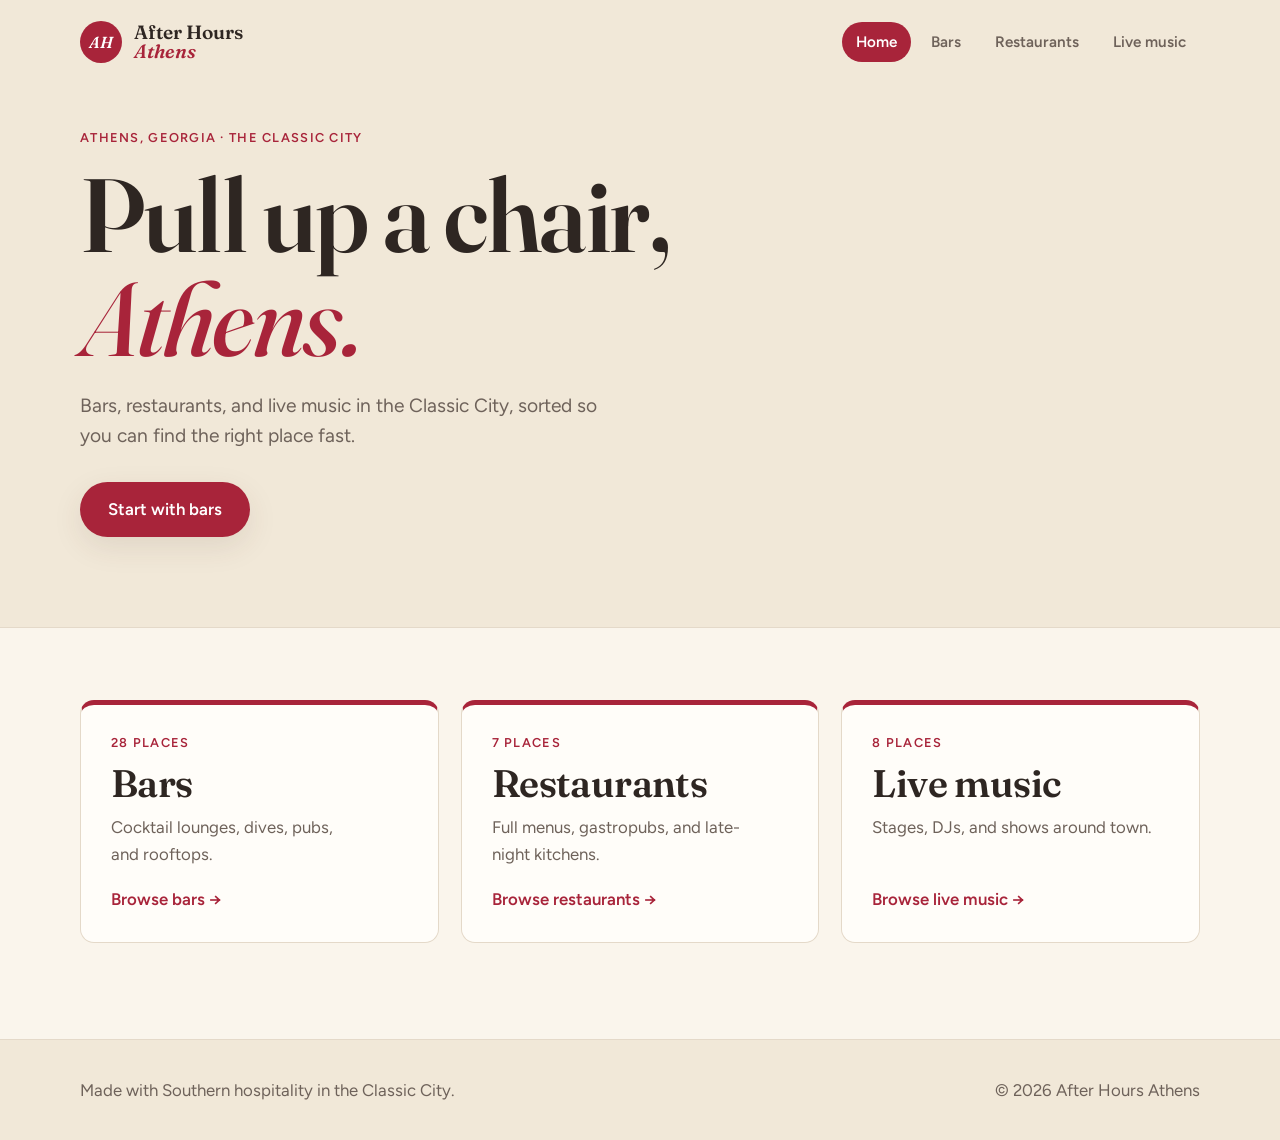
==== commit b86636cc: "move files again" ====
--- a/index.html
+++ b/index.html
@@ -7,7 +7,7 @@
   <title>After Hours Athens | Find Your Night</title>
   <link rel="preconnect" href="https://fonts.googleapis.com">
   <link rel="preconnect" href="https://fonts.gstatic.com" crossorigin>
-  <link href="https://fonts.googleapis.com/css2?family=Barlow+Condensed:wght@600;700&family=Barlow:wght@400;500;600&display=swap" rel="stylesheet">
+  <link href="https://fonts.googleapis.com/css2?family=Fraunces:ital,opsz,wght@0,9..144,500;0,9..144,600;1,9..144,500;1,9..144,600&family=Figtree:wght@400;500;600;700&display=swap" rel="stylesheet">
   <link rel="stylesheet" href="style.css">
   <script src="script.js" defer></script>
 </head>
@@ -20,7 +20,7 @@
   <main id="main">
     <section class="hero"><div class="container hero-content">
       <p class="eyebrow label">Athens, Georgia · The Classic City</p>
-      <h1>Athens<br><em>after dark.</em></h1>
+      <h1>Pull up a chair,<br><em>Athens.</em></h1>
       <p class="hero-copy">Bars, restaurants, and live music in the Classic City, sorted so you can find the right place fast.</p>
       <a class="button" href="bars.html">Start with bars</a>
     </div></section>
@@ -30,6 +30,6 @@
       <a class="doorway" href="live-music.html"><span class="label"><span data-count="music"></span> places</span><h2>Live music</h2><p>Stages, DJs, and shows around town.</p><span class="go">Browse live music →</span></a>
     </section>
   </main>
-  <footer class="site-footer"><div class="container footer-wrap"><p>Made for nights worth remembering.</p><p>© <span id="currentYear"></span> After Hours Athens</p></div></footer>
+  <footer class="site-footer"><div class="container footer-wrap"><p>Made with Southern hospitality in the Classic City.</p><p>© <span id="currentYear"></span> After Hours Athens</p></div></footer>
 </body>
 </html>
--- a/style.css
+++ b/style.css
@@ -1,111 +1,117 @@
 /* ==========================================================
    After Hours Athens — style.css
-   Theme: Athens red + black + white. One accent, two fonts.
+   Theme: warm Southern hospitality. Cream paper, brick red,
+   soft brown ink. One accent colour, two fonts.
    1 Tokens · 2 Base · 3 Header · 4 Heroes · 5 Filters
    6 Index chips · 7 Groups & cards · 8 Footer · 9 Responsive
    ========================================================== */
 
 /* ---------- 1. Tokens ---------- */
 :root {
-  --red: #ba0c2f;
-  --black: #0b0b0c;
-  --ink: #1a1a1c;
-  --grey: #5c5c62;
-  --line: #dcdcdc;
-  --white: #ffffff;
-  --bg: #f4f4f2;
+  --red: #a8243a;        /* warm Athens red */
+  --red-soft: #f6e3e0;   /* light blush for highlights */
+  --ink: #2e2622;        /* soft brown-black for text */
+  --muted: #6e625a;      /* secondary text */
+  --line: #e4d9c9;       /* borders */
+  --cream: #faf5ec;      /* page background */
+  --paper: #fffdf9;      /* cards */
+  --porch: #f1e8d8;      /* hero + footer background */
 
-  --display: "Barlow Condensed", "Arial Narrow", sans-serif;
-  --body: "Barlow", system-ui, sans-serif;
+  --display: "Fraunces", Georgia, serif;
+  --body: "Figtree", system-ui, sans-serif;
+
+  --radius: 14px;
+  --shadow: 0 10px 30px rgba(74, 52, 36, 0.10);
 }
 
 /* ---------- 2. Base ---------- */
 * { box-sizing: border-box; }
 html { scroll-behavior: smooth; scroll-padding-top: 80px; }
-body { margin: 0; color: var(--ink); background: var(--bg); font: 400 1.05rem/1.55 var(--body); -webkit-font-smoothing: antialiased; }
-h1, h2, h3 { margin: 0; font-family: var(--display); font-weight: 700; line-height: 1; text-transform: uppercase; text-wrap: balance; }
+body { margin: 0; color: var(--ink); background: var(--cream); font: 400 1.05rem/1.6 var(--body); -webkit-font-smoothing: antialiased; }
+h1, h2, h3 { margin: 0; font-family: var(--display); font-weight: 600; line-height: 1.1; letter-spacing: -0.015em; text-wrap: balance; }
 p { margin: 0; text-wrap: pretty; }
 a { color: inherit; text-decoration: none; }
 button, input, select { font: inherit; }
 .container { width: min(1120px, calc(100% - 48px)); margin-inline: auto; }
-.label { font: 600 0.95rem/1.2 var(--display); letter-spacing: 0.12em; text-transform: uppercase; }
+.label { font: 600 0.8rem/1.3 var(--body); letter-spacing: 0.1em; text-transform: uppercase; }
 .sr-only { position: absolute; width: 1px; height: 1px; overflow: hidden; clip: rect(0, 0, 0, 0); }
-.skip-link { position: fixed; top: 12px; left: 12px; z-index: 99; padding: 10px 14px; color: var(--white); background: var(--red); transform: translateY(-150%); }
+.skip-link { position: fixed; top: 12px; left: 12px; z-index: 99; padding: 10px 14px; color: #fff; background: var(--red); transform: translateY(-150%); }
 .skip-link:focus { transform: none; }
+:focus-visible { outline: 3px solid var(--red); outline-offset: 2px; }
 
 /* ---------- 3. Header ---------- */
-.site-header { position: absolute; top: 0; z-index: 5; width: 100%; color: var(--white); }
+.site-header { position: absolute; top: 0; z-index: 5; width: 100%; }
 .nav-wrap { display: flex; align-items: center; justify-content: space-between; min-height: 84px; gap: 24px; }
-.brand { display: flex; align-items: center; gap: 12px; font: 700 1.35rem/1 var(--display); letter-spacing: 0.06em; text-transform: uppercase; }
-.brand-mark { display: grid; width: 40px; aspect-ratio: 1; place-items: center; color: var(--white); background: var(--red); font-size: 1.2rem; letter-spacing: 0; }
-.brand em { display: block; color: var(--red); font-style: normal; }
-.site-nav { display: flex; gap: 28px; }
-.site-nav a { padding: 6px 0; border-bottom: 3px solid transparent; font: 600 1.05rem var(--display); letter-spacing: 0.1em; text-transform: uppercase; opacity: 0.8; }
-.site-nav a:hover, .site-nav a[aria-current] { opacity: 1; }
-.site-nav a[aria-current] { border-color: var(--red); }
+.brand { display: flex; align-items: center; gap: 12px; font: 600 1.2rem/1 var(--display); }
+.brand-mark { display: grid; width: 42px; aspect-ratio: 1; place-items: center; border-radius: 50%; color: #fff; background: var(--red); font-size: 1rem; font-style: italic; }
+.brand em { display: block; color: var(--red); font-style: italic; }
+.site-nav { display: flex; gap: 6px; }
+.site-nav a { padding: 8px 14px; border-radius: 99px; color: var(--muted); font-weight: 600; font-size: 0.95rem; transition: background 150ms, color 150ms; }
+.site-nav a:hover { color: var(--ink); background: rgba(168, 36, 58, 0.08); }
+.site-nav a[aria-current] { color: #fff; background: var(--red); }
 
 /* ---------- 4. Heroes ---------- */
-.hero, .page-hero { color: var(--white); background: var(--black); border-bottom: 8px solid var(--red); }
-.hero { display: grid; min-height: 640px; align-items: center; }
+.hero, .page-hero { background: var(--porch); border-bottom: 1px solid var(--line); }
+.hero { display: grid; min-height: 600px; align-items: center; }
 .hero-content { padding: 130px 0 90px; }
 .page-hero { padding: 140px 0 56px; }
-.eyebrow { margin-bottom: 18px; color: var(--red); }
-.hero h1 { font-size: clamp(4rem, 12vw, 9rem); letter-spacing: -0.01em; }
-.page-hero h1 { font-size: clamp(3rem, 8vw, 5.5rem); }
-.hero h1 em { color: var(--red); font-style: normal; }
-.hero-copy, .lead { max-width: 500px; margin-top: 22px; color: rgba(255, 255, 255, 0.78); font-size: 1.2rem; }
-.button { display: inline-block; margin-top: 30px; padding: 14px 28px; color: var(--white); background: var(--red); font: 700 1.15rem var(--display); letter-spacing: 0.1em; text-transform: uppercase; transition: background 150ms; }
-.button:hover { background: var(--white); color: var(--red); }
+.eyebrow { margin-bottom: 16px; color: var(--red); }
+.hero h1 { font-size: clamp(3.4rem, 9vw, 6.5rem); line-height: 1; }
+.page-hero h1 { font-size: clamp(2.6rem, 6vw, 4.2rem); }
+.hero h1 em { color: var(--red); font-weight: 500; }
+.hero-copy, .lead { max-width: 520px; margin-top: 20px; color: var(--muted); font-size: 1.2rem; }
+.button { display: inline-block; margin-top: 30px; padding: 14px 28px; border-radius: 99px; color: #fff; background: var(--red); font-weight: 600; box-shadow: var(--shadow); transition: transform 150ms; }
+.button:hover { transform: translateY(-2px); }
 
 /* Home page: three doorways */
-.doorways { display: grid; grid-template-columns: repeat(3, 1fr); gap: 20px; padding: 72px 0 96px; }
-.doorway { display: flex; min-height: 240px; flex-direction: column; padding: 28px; color: var(--white); background: var(--black); border-bottom: 6px solid var(--red); transition: transform 150ms, background 150ms; }
-.doorway:hover { background: var(--red); transform: translateY(-4px); }
-.doorway .label { color: rgba(255, 255, 255, 0.7); }
-.doorway h2 { margin: 10px 0; font-size: 3.2rem; }
-.doorway p { color: rgba(255, 255, 255, 0.8); }
-.doorway .go { margin-top: auto; padding-top: 18px; font: 700 1.1rem var(--display); letter-spacing: 0.1em; text-transform: uppercase; }
+.doorways { display: grid; grid-template-columns: repeat(3, 1fr); gap: 22px; padding: 72px 0 96px; }
+.doorway { display: flex; min-height: 240px; flex-direction: column; padding: 30px; border: 1px solid var(--line); border-top: 5px solid var(--red); border-radius: var(--radius); background: var(--paper); transition: transform 150ms, box-shadow 150ms; }
+.doorway:hover { transform: translateY(-4px); box-shadow: var(--shadow); }
+.doorway .label { color: var(--red); }
+.doorway h2 { margin: 10px 0; font-size: 2.4rem; }
+.doorway p { color: var(--muted); }
+.doorway .go { margin-top: auto; padding-top: 18px; color: var(--red); font-weight: 600; }
 
 /* ---------- 5. Filters ---------- */
 .guide { padding: 48px 0 96px; }
-.filter-panel { display: grid; grid-template-columns: 2fr 1fr 1fr auto; gap: 16px; align-items: end; padding: 20px; background: var(--white); border-top: 4px solid var(--black); }
+.filter-panel { display: grid; grid-template-columns: 2fr 1fr 1fr auto; gap: 16px; align-items: end; padding: 22px; border: 1px solid var(--line); border-radius: var(--radius); background: var(--paper); box-shadow: var(--shadow); }
 .field { display: grid; gap: 6px; }
-.field .label { color: var(--grey); }
-.field input, .field select { width: 100%; height: 46px; padding: 0 12px; border: 1px solid var(--line); border-radius: 0; color: var(--ink); background: var(--white); }
-:focus-visible { outline: 3px solid var(--red); outline-offset: 2px; }
-.clear-button { height: 46px; padding: 0 8px; border: 0; color: var(--grey); background: none; font: 600 1rem var(--display); letter-spacing: 0.1em; text-transform: uppercase; cursor: pointer; }
+.field .label { color: var(--muted); }
+.field input, .field select { width: 100%; height: 46px; padding: 0 14px; border: 1px solid var(--line); border-radius: 10px; color: var(--ink); background: var(--cream); }
+.clear-button { height: 46px; padding: 0 10px; border: 0; color: var(--muted); background: none; font-weight: 600; text-decoration: underline; text-underline-offset: 4px; cursor: pointer; }
 .clear-button:hover { color: var(--red); }
 .pills { display: flex; grid-column: 1 / -1; gap: 8px; }
-.pill { padding: 6px 16px; border: 2px solid var(--black); color: var(--black); background: var(--white); font: 600 1rem var(--display); letter-spacing: 0.1em; text-transform: uppercase; cursor: pointer; }
-.pill[aria-pressed="true"] { border-color: var(--red); color: var(--white); background: var(--red); }
-.result-count { margin: 28px 0 10px; color: var(--grey); }
+.pill { padding: 7px 16px; border: 1px solid var(--line); border-radius: 99px; color: var(--ink); background: var(--cream); font-weight: 600; font-size: 0.92rem; cursor: pointer; }
+.pill[aria-pressed="true"] { border-color: var(--red); color: #fff; background: var(--red); }
+.result-count { margin: 28px 0 10px; color: var(--muted); }
 
 /* ---------- 6. Index chips (sticky) ---------- */
-.jump-nav { position: sticky; top: 0; z-index: 4; display: flex; gap: 8px; padding: 12px 0; overflow-x: auto; background: var(--bg); border-bottom: 1px solid var(--line); }
-.jump-nav a { display: flex; flex: none; gap: 8px; padding: 6px 14px; color: var(--white); background: var(--black); font: 600 1rem var(--display); letter-spacing: 0.08em; text-transform: uppercase; }
-.jump-nav a:hover { background: var(--red); }
-.jump-nav b { font-weight: 600; opacity: 0.6; }
+.jump-nav { position: sticky; top: 0; z-index: 4; display: flex; gap: 8px; padding: 12px 0; overflow-x: auto; background: var(--cream); border-bottom: 1px solid var(--line); }
+.jump-nav a { display: flex; flex: none; gap: 8px; padding: 7px 16px; border: 1px solid var(--line); border-radius: 99px; background: var(--paper); font-weight: 600; font-size: 0.92rem; }
+.jump-nav a:hover { border-color: var(--red); color: var(--red); background: var(--red-soft); }
+.jump-nav b { color: var(--red); font-weight: 700; }
 
 /* ---------- 7. Groups & cards ---------- */
 .group { padding-top: 44px; }
-.group-header { display: flex; align-items: baseline; justify-content: space-between; margin-bottom: 18px; padding-bottom: 8px; border-bottom: 4px solid var(--red); }
-.group-header h2 { font-size: clamp(2rem, 4vw, 3rem); }
-.venue-grid { display: grid; grid-template-columns: repeat(3, 1fr); gap: 16px; }
-.venue-card { display: flex; flex-direction: column; gap: 12px; padding: 22px; background: var(--white); border: 1px solid var(--line); border-top: 4px solid var(--black); transition: border-color 150ms, transform 150ms; }
-.venue-card:hover { border-top-color: var(--red); transform: translateY(-3px); }
-.venue-meta { display: flex; justify-content: space-between; gap: 12px; color: var(--grey); }
+.group-header { display: flex; align-items: baseline; justify-content: space-between; margin-bottom: 18px; padding-bottom: 10px; border-bottom: 2px solid var(--red); }
+.group-header h2 { font-size: clamp(1.8rem, 3.5vw, 2.4rem); }
+.group-header .label { color: var(--red); }
+.venue-grid { display: grid; grid-template-columns: repeat(3, 1fr); gap: 18px; }
+.venue-card { display: flex; flex-direction: column; gap: 12px; padding: 24px; border: 1px solid var(--line); border-radius: var(--radius); background: var(--paper); transition: transform 150ms, box-shadow 150ms, border-color 150ms; }
+.venue-card:hover { border-color: var(--red); box-shadow: var(--shadow); transform: translateY(-3px); }
+.venue-meta { display: flex; justify-content: space-between; gap: 12px; color: var(--muted); }
 .venue-type { color: var(--red); }
-.venue-card h3 { font-size: 2rem; }
-.venue-summary { color: var(--grey); font-size: 1rem; }
+.venue-card h3 { font-size: 1.6rem; }
+.venue-summary { color: var(--muted); font-size: 1rem; }
 .facts { margin: 0; padding-top: 12px; border-top: 1px solid var(--line); font-size: 0.95rem; }
 .facts dt { color: var(--red); }
 .facts dd { margin: 2px 0 0; }
 .tags { display: flex; flex-wrap: wrap; gap: 6px; margin: auto 0 0; padding: 0; list-style: none; }
-.tags li { padding: 3px 10px; color: var(--white); background: var(--black); font: 600 0.9rem var(--display); letter-spacing: 0.1em; text-transform: uppercase; }
-.message { grid-column: 1 / -1; padding: 48px 0; color: var(--grey); text-align: center; }
+.tags li { padding: 3px 12px; border-radius: 99px; color: var(--red); background: var(--red-soft); font-weight: 600; font-size: 0.85rem; }
+.message { grid-column: 1 / -1; padding: 48px 0; color: var(--muted); text-align: center; }
 
 /* ---------- 8. Footer ---------- */
-.site-footer { color: rgba(255, 255, 255, 0.75); background: var(--black); }
+.site-footer { color: var(--muted); background: var(--porch); border-top: 1px solid var(--line); }
 .footer-wrap { display: flex; align-items: center; justify-content: space-between; min-height: 100px; gap: 24px; }
 
 /* ---------- 9. Responsive ---------- */
@@ -116,8 +122,8 @@
 }
 @media (max-width: 620px) {
   .container { width: calc(100% - 32px); }
-  .site-nav { gap: 14px; }
-  .site-nav a { font-size: 0.95rem; }
+  .site-nav { gap: 2px; }
+  .site-nav a { padding: 6px 10px; font-size: 0.85rem; }
   .brand span:last-child { display: none; }
   .filter-panel, .venue-grid, .doorways { grid-template-columns: 1fr; }
   .footer-wrap { flex-direction: column; align-items: flex-start; padding: 24px 0; }
